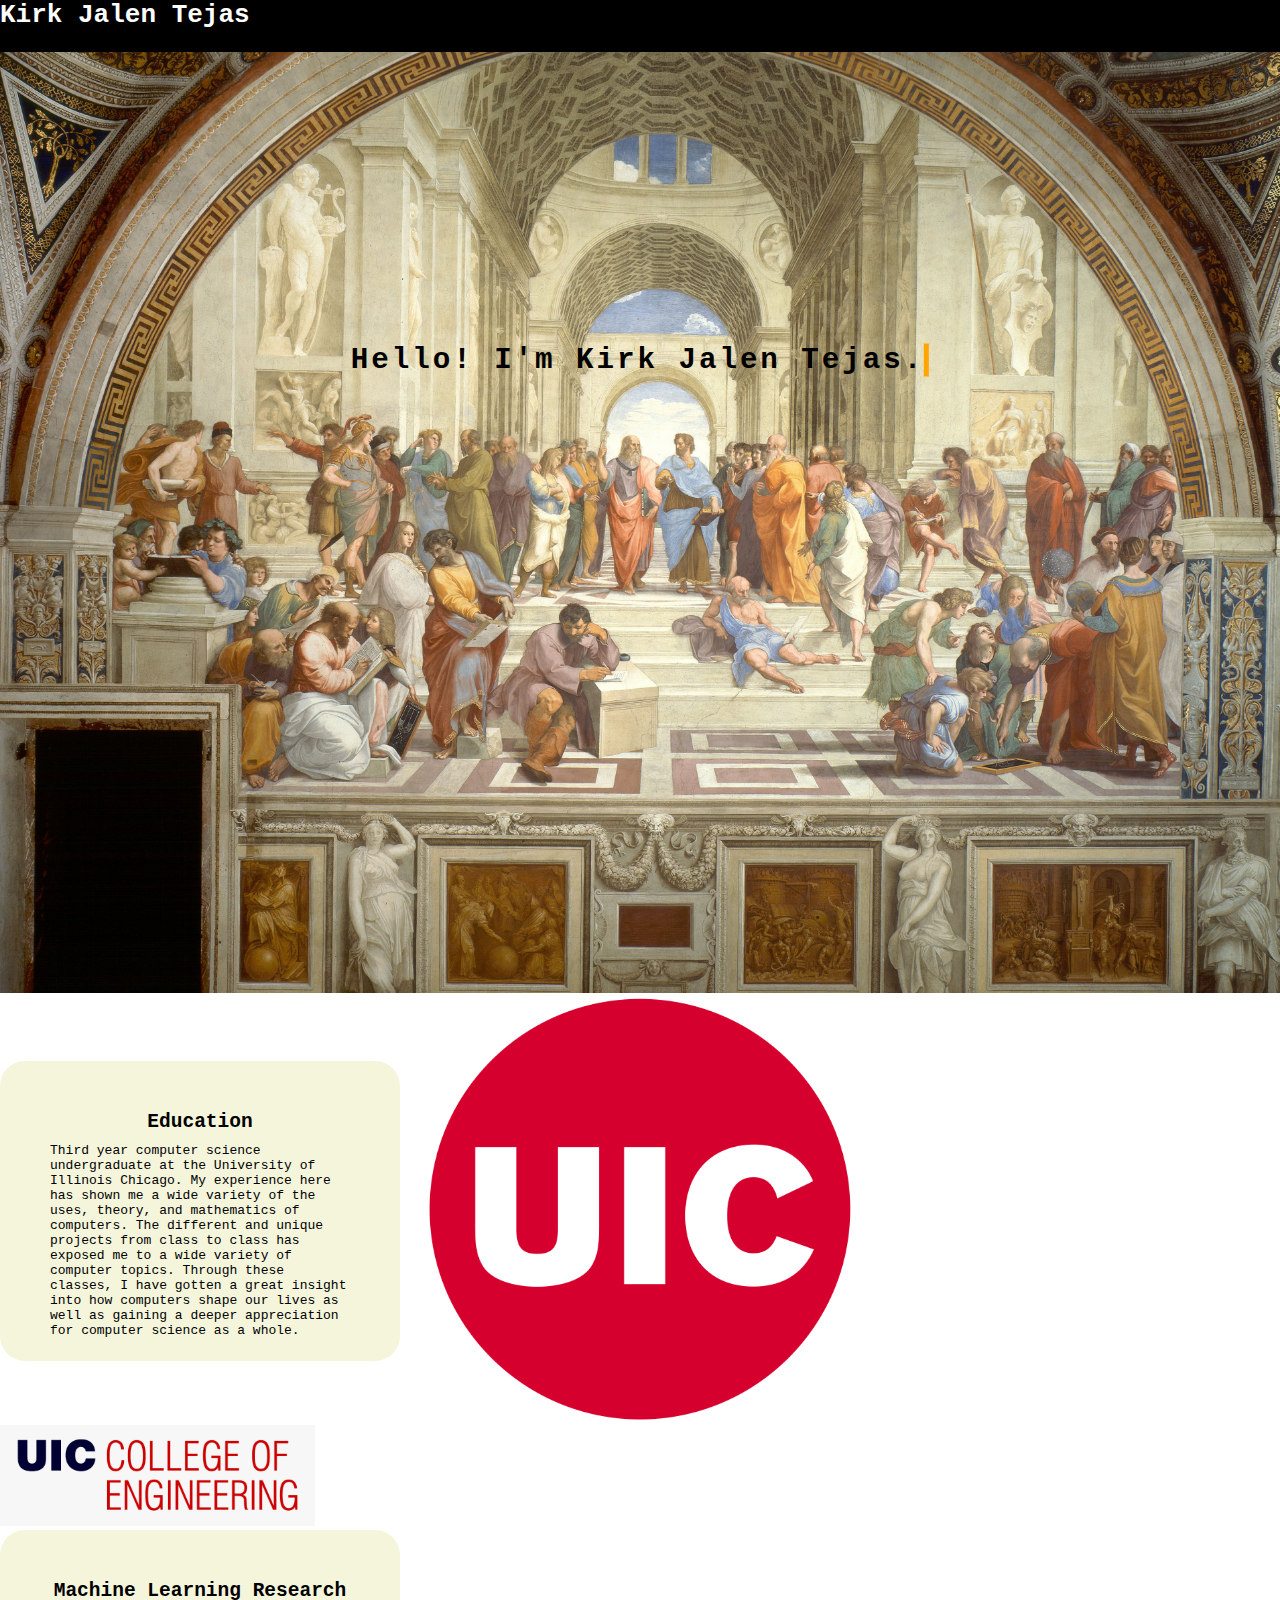
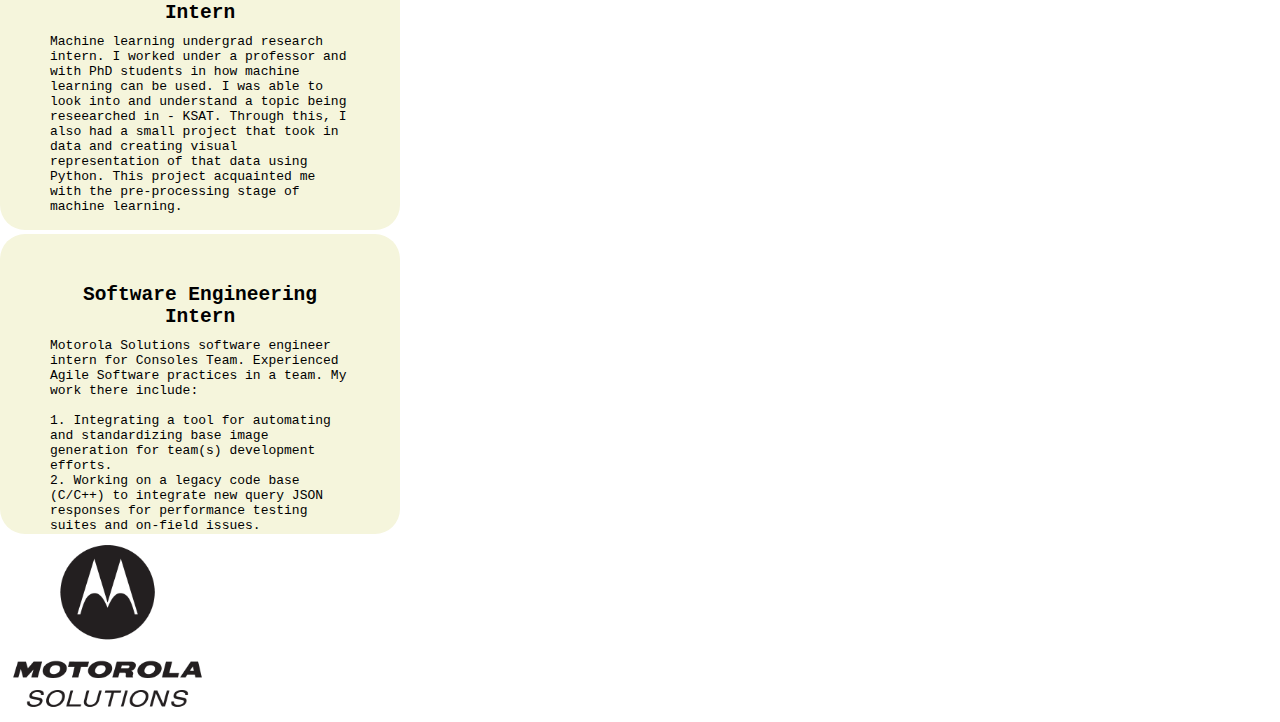
==== about.html @ 5ea161a5 "initial, not done" ====
<!DOCTYPE html>
<html lang="en">
<head>
    <link rel="stylesheet" href="about.css">
    <meta charset="UTF-8">
    <meta http-equiv="X-UA-Compatible" content="IE=edge">
    <meta name="viewport" content="width=device-width, initial-scale=1.0">
    <title>About Page</title>
</head>
<body id="top">
    <div class="TopBlackbar"></div>
    
    <section class="hello">
        <div class="typer">
            <h1 id="writer">Hello! I'm Kirk Jalen Tejas.</h1>
        </div>
    </section>

    <div class="Back_IMG">
        <img src="school-of-athens.jpg" alt="SOA">
    </div>
</body>

<body id="middle">
    <header>
        <!-- <ul>
            <li><a href="index.html">Home</a></li>
            <li><a href="books.html">Books</a></li>
            <li><a href="contact.html">Contact</a></li>
        </ul> -->
        <!-- <a id="name" href=".typer">Kirk Jalen Tejas</a> -->
        <h1 id="name">Kirk Jalen Tejas</h1>
    </header>
    
    <div class="Next_Page">
        <!-- make into list for convenience -->
        <ul id="work_exp">
            <li id="1st">
                <div class="container">
                    <div class="info">
                        <center><h2 id="head_info">Education</h2></center>
                        <p id="text_info">Third year computer science undergraduate at the University of Illinois Chicago. My experience here has shown me a wide variety
                            of the uses, theory, and mathematics of computers. The different and unique projects from class to class
                            has exposed me to a wide variety of computer topics. Through these classes, I have gotten a great insight
                            into how computers shape our lives as well as gaining a deeper appreciation for computer science as a whole.
                        </p>
                    </div>
                    <div>
                        <img id="school" src="uic.png" alt="UIC">
                    </div>
                </div>
            </li>

            <li id="2nd">
                <div>
                    <img id="COE" src="uicCOE.png" alt="UIC">
                </div>
                
                <div class="info">
                    <center><h2 id="head_info">Machine Learning Research Intern</h2></center>
                    <p id="text_info">Machine learning undergrad research intern. I worked under a professor and with PhD students in how machine learning can be used. I was able to look into and understand 
                        a topic being reseearched in - KSAT. Through this, I also had a small project that took in data and creating visual representation of that data using Python. This 
                        project acquainted me with the pre-processing stage of machine learning.
                    </p>
                </div>
            </li>

            <li id="3rd">
                <div class="info">
                    <center><h2 id="head_info">Software Engineering Intern</h2></center>
                    <p id="text_info">Motorola Solutions software engineer intern for Consoles Team. Experienced 
                        Agile Software practices in a team. My work there include:
                        <br><br>
                        1. Integrating a tool for automating and standardizing base image generation for team(s) development efforts.
                        <br>
                        2. Working on a legacy code base (C/C++) to integrate new query JSON responses for performance testing suites and on-field issues.
                    </p>
                </div>
                <div>
                    <img id="MSI" src="MSI2.png" alt="MSI">
                </div>
            </li>
        </ul>
    </div>
</body>
</html>
---- about.css ----
* {
    margin: 0%;
}

html {
    scroll-behavior: smooth;
}

#top {
    /* -ms-overflow-style: none;*/
    scrollbar-width: none;
    overflow-y: scroll;
    height: inherit;
    /* overflow:hidden; */
    /* display: flexbox;
    align-content: flex-end; */
}

body {
    overflow-y: scroll;
}
/* Code below is for the background image */
.Back_IMG img {
    position: relative;
    right: 0%;
    bottom: 0%;
    width: 100%;
    height: auto;
    object-fit: cover;
    z-index: -1;
}

/* Black bar for top: TODO: play around with colors */
.TopBlackbar {
    overflow: hidden;
    position: absolute;
    top: 0;
    left: 0;
    width: 100%;
    border-top: 3.25rem solid black;
}
/* Code below is for the text at the top of bar */
header {
    position: absolute;
    top: 0;
    left: 0;
    width: 100%;
    display: flex;
    justify-content: space-between;
    align-items: center;
    z-index: 999999;
}

header ul {
    display: flex;
    justify-content: center;
    align-items: center;
    overflow: hidden;
}
/* 
header ul li {
    list-style: none;
    padding-top: 15px;
    z-index: 10000;
}

header ul li a {
    text-decoration: none;
    padding: 4px 15px;
    color: white;
    border-radius: 20px;
}

header ul li a:hover {
    background: white;
    color: black;
} */

/* TypeWriter effect */

@keyframes typing {
    from { width: 0 }
    to { width: 100% }
}

@keyframes blink-caret {
    from, to { border-color: transparent}
    50% { border-color: orange}
}


section {
    position: absolute;
    font-size: large;
    top: 40%;
    left: 50%;
    margin-right: -50%;
    transform: translate(-50%,-50%);
}

#writer {
    color: black;
    font-family: monospace;
    overflow: hidden;
    border-right: .20em solid orange;
    white-space: nowrap;
    margin: 0 auto;
    letter-spacing: .10em;
    animation: 
        typing 3.5s steps(30,end), 
        blink-caret .5s step-end infinite;
}

/* Text boxes Section */

.Next_Page {
    position: relative;
    background-color: white(39, 39, 38);
    bottom: 0;
    left: 0;
    width: auto;
    height: auto;
    overflow: hidden;
    /* padding: 1px; */
}

.Next_Page ul{
    /* float: left; */
    margin: 0;
    padding: 0;
}

.Next_Page li {
    display: inline-block;
}

.container {
    display: grid;
    align-items: center;
    grid-template-columns: 1fr 1fr 1fr;
    column-gap: 5px;
}

.info {
    /* margin: 225px; */
    position: relative;
    overflow: hidden;
    border-radius: 25px;
    background: beige;
    padding: 50px;
    width: 300px;
    height: 200px;
}

#school {
    /* float: right; */
    width: 100%;
    height: 100%;
}

.intern1 {
    /* float: right;    */
    margin: 225px;
    position: relative;
    overflow: hidden;
    border-radius: 25px;
    background: beige;
    padding: 50px;
    width: 300px;
    height: 200px;
}

#COE {
    /* float: left; */
    width: 35%;
    height: 35%; 
}

.intern2 {
    /* float: left;    */
    margin: 225px;
    position: relative;
    overflow: hidden;
    border-radius: 25px;
    background: beige;
    padding: 50px;
    width: 300px;
    height: 200px;
}

#MSI {
    /* float: right; */
    width: 35%;
    height: 35%;
}

#name {
    color: white;
    font-family: monospace;
    float: right;
}

#head_info {
    font-family:monospace;
    margin: auto;
    padding-bottom: 10px;
}

#text_info {
    font-family: monospace;
    margin: 0 auto;
}

#btn {
    text-decoration: none;
    border: none;
    display: inline-block;
    padding: 8px 30px;
    border-radius: 40px;
    background: white;
    color: black;
    font-style: oblique;
    font-size: 1.3em;
    transform: translateY(-20px);
    transform: translateX(-10px);
    z-index: 100;
}
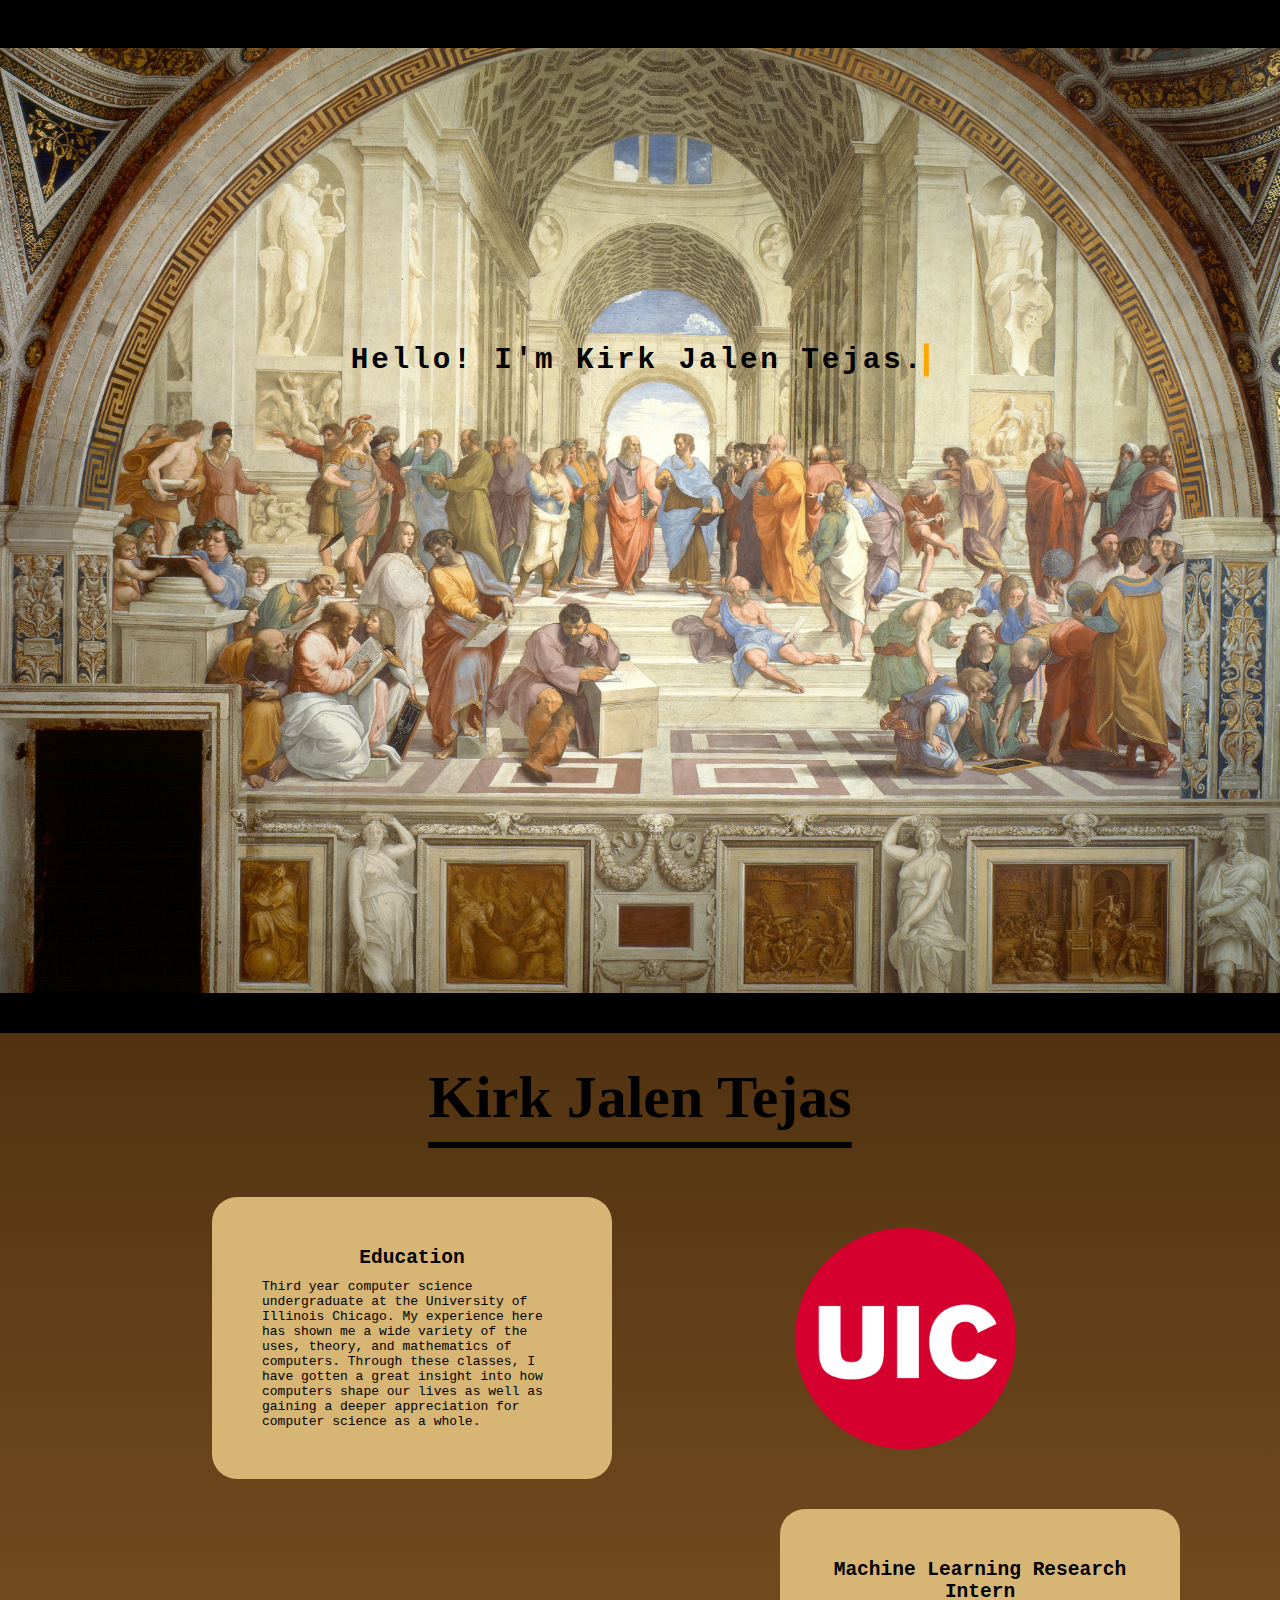
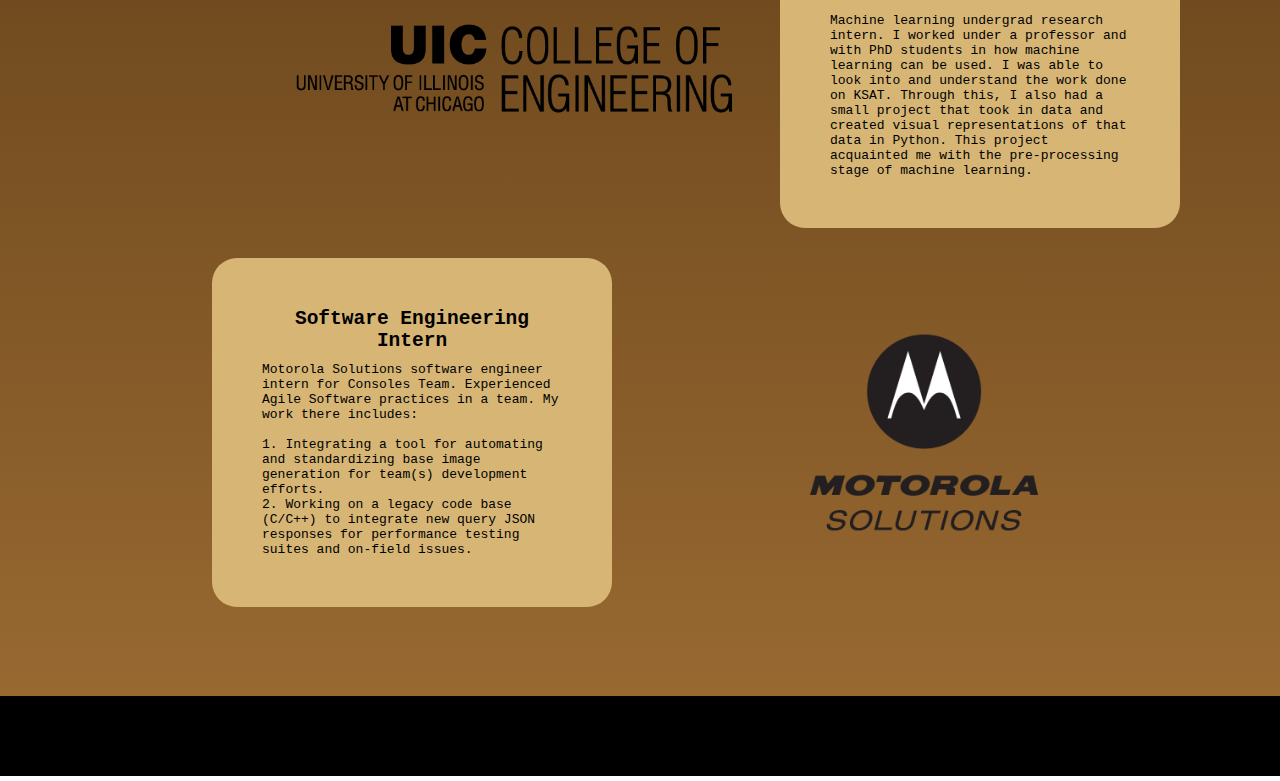
==== commit 14a52a39: "draft 1: main about done" ====
--- a/about.html
+++ b/about.html
@@ -29,19 +29,21 @@
             <li><a href="contact.html">Contact</a></li>
         </ul> -->
         <!-- <a id="name" href=".typer">Kirk Jalen Tejas</a> -->
+        <!-- <h1 id="name">Kirk Jalen Tejas</h1> -->
+    </header>
+
+    <div class="midBar"></div>
+    <div class="Next_Page">
+
         <h1 id="name">Kirk Jalen Tejas</h1>
-    </header>
-    
-    <div class="Next_Page">
-        <!-- make into list for convenience -->
+
         <ul id="work_exp">
-            <li id="1st">
+            <li id="first">
                 <div class="container">
                     <div class="info">
                         <center><h2 id="head_info">Education</h2></center>
                         <p id="text_info">Third year computer science undergraduate at the University of Illinois Chicago. My experience here has shown me a wide variety
-                            of the uses, theory, and mathematics of computers. The different and unique projects from class to class
-                            has exposed me to a wide variety of computer topics. Through these classes, I have gotten a great insight
+                            of the uses, theory, and mathematics of computers. Through these classes, I have gotten a great insight
                             into how computers shape our lives as well as gaining a deeper appreciation for computer science as a whole.
                         </p>
                     </div>
@@ -51,36 +53,41 @@
                 </div>
             </li>
 
-            <li id="2nd">
-                <div>
-                    <img id="COE" src="uicCOE.png" alt="UIC">
-                </div>
-                
-                <div class="info">
-                    <center><h2 id="head_info">Machine Learning Research Intern</h2></center>
-                    <p id="text_info">Machine learning undergrad research intern. I worked under a professor and with PhD students in how machine learning can be used. I was able to look into and understand 
-                        a topic being reseearched in - KSAT. Through this, I also had a small project that took in data and creating visual representation of that data using Python. This 
-                        project acquainted me with the pre-processing stage of machine learning.
-                    </p>
+            <li id="sec">
+                <div class="container">
+                    <div>
+                        <img id="COE" src="coe.png" alt="UIC">
+                    </div>
+                    
+                    <div class="info">
+                        <center><h2 id="head_info">Machine Learning Research Intern</h2></center>
+                        <p id="text_info">Machine learning undergrad research intern. I worked under a professor and with PhD students in how machine learning can be used. I was able to look into and understand 
+                            the work done on KSAT. Through this, I also had a small project that took in data and created visual representations of that data in Python. This 
+                            project acquainted me with the pre-processing stage of machine learning.
+                        </p>
+                    </div>
                 </div>
             </li>
 
-            <li id="3rd">
-                <div class="info">
-                    <center><h2 id="head_info">Software Engineering Intern</h2></center>
-                    <p id="text_info">Motorola Solutions software engineer intern for Consoles Team. Experienced 
-                        Agile Software practices in a team. My work there include:
-                        <br><br>
-                        1. Integrating a tool for automating and standardizing base image generation for team(s) development efforts.
-                        <br>
-                        2. Working on a legacy code base (C/C++) to integrate new query JSON responses for performance testing suites and on-field issues.
-                    </p>
-                </div>
-                <div>
-                    <img id="MSI" src="MSI2.png" alt="MSI">
+            <li id="third">
+                <div class="container">
+                    <div class="info">
+                        <center><h2 id="head_info">Software Engineering Intern</h2></center>
+                        <p id="text_info">Motorola Solutions software engineer intern for Consoles Team. Experienced 
+                            Agile Software practices in a team. My work there includes:
+                            <br><br>
+                            1. Integrating a tool for automating and standardizing base image generation for team(s) development efforts.
+                            <br>
+                            2. Working on a legacy code base (C/C++) to integrate new query JSON responses for performance testing suites and on-field issues.
+                        </p>
+                    </div>
+                    <div>
+                        <img id="MSI" src="MSI2.png" alt="MSI">
+                    </div>
                 </div>
             </li>
         </ul>
     </div>
+    <div class="botBar"></div>
 </body>
 </html>--- a/about.css
+++ b/about.css
@@ -28,6 +28,7 @@
     height: auto;
     object-fit: cover;
     z-index: -1;
+    vertical-align: bottom;
 }
 
 /* Black bar for top: TODO: play around with colors */
@@ -37,7 +38,7 @@
     top: 0;
     left: 0;
     width: 100%;
-    border-top: 3.25rem solid black;
+    border-top: 3rem solid black;
 }
 /* Code below is for the text at the top of bar */
 header {
@@ -88,6 +89,11 @@
     50% { border-color: orange}
 }
 
+.midBar {
+    position: flex;
+    width: 100%;
+    border-top: 2.5em solid black;
+}
 
 section {
     position: absolute;
@@ -112,94 +118,95 @@
 }
 
 /* Text boxes Section */
-
 .Next_Page {
     position: relative;
-    background-color: white(39, 39, 38);
+    background-image: linear-gradient(#513210,#986931);
+    /* background-color:#5e3e17; */
     bottom: 0;
     left: 0;
     width: auto;
     height: auto;
     overflow: hidden;
-    /* padding: 1px; */
-}
-
-.Next_Page ul{
-    /* float: left; */
-    margin: 0;
-    padding: 0;
-}
-
-.Next_Page li {
+    padding-bottom: 50px
+}
+
+.Next_Page ul {
+    list-style-type: none;
     display: inline-block;
+    justify-content: center;
+    left: 50%;
+    margin-right: -50%;
+    padding-top: 20px;
+    padding-bottom: 20px;
+}
+
+.Next_Page ul li {
+    display: list-item;
+    padding-top: 15px;
+    padding-bottom: 15px;
 }
 
 .container {
+    float: auto;
     display: grid;
-    align-items: center;
-    grid-template-columns: 1fr 1fr 1fr;
-    column-gap: 5px;
+    place-items:center;
+    grid-template-columns: 2fr 1fr 2fr;
+    column-gap: 10px;
 }
 
 .info {
-    /* margin: 225px; */
     position: relative;
     overflow: hidden;
     border-radius: 25px;
-    background: beige;
+    background:	#d6b575;
     padding: 50px;
     width: 300px;
-    height: 200px;
+    height: auto;
+}
+
+#first {
+    float: right;
+}
+
+#sec {
+    float: left;
+}
+
+#third {
+    float: right;
 }
 
 #school {
-    /* float: right; */
-    width: 100%;
-    height: 100%;
-}
-
-.intern1 {
-    /* float: right;    */
-    margin: 225px;
-    position: relative;
-    overflow: hidden;
-    border-radius: 25px;
-    background: beige;
-    padding: 50px;
-    width: 300px;
-    height: 200px;
+    float: left;
+    width: 60%;
+    height: 60%;
 }
 
 #COE {
-    /* float: left; */
-    width: 35%;
-    height: 35%; 
-}
-
-.intern2 {
-    /* float: left;    */
-    margin: 225px;
-    position: relative;
-    overflow: hidden;
-    border-radius: 25px;
-    background: beige;
-    padding: 50px;
-    width: 300px;
-    height: 200px;
+    float: right;
+    width: 70%;
+    height: 70%; 
 }
 
 #MSI {
-    /* float: right; */
-    width: 35%;
-    height: 35%;
-}
-
+    float: left;
+    width: 70%;
+    height: 70%;
+}
+
+/* My name at the top of this section */
 #name {
-    color: white;
-    font-family: monospace;
-    float: right;
-}
-
+    padding-top: 30px;
+    padding-bottom: 30px;
+    font-size: 60px;
+    color: black;
+    font-family: 'Brush Script MT', cursive;
+    text-align: center;
+    text-decoration: underline;
+    text-underline-offset: 25px;
+}
+
+/* For the text within boxes */
 #head_info {
     font-family:monospace;
     margin: auto;
@@ -209,6 +216,12 @@
 #text_info {
     font-family: monospace;
     margin: 0 auto;
+}
+
+.botBar {
+    position: flex;
+    width: 100%;
+    border-top: 5em solid black;
 }
 
 #btn {
